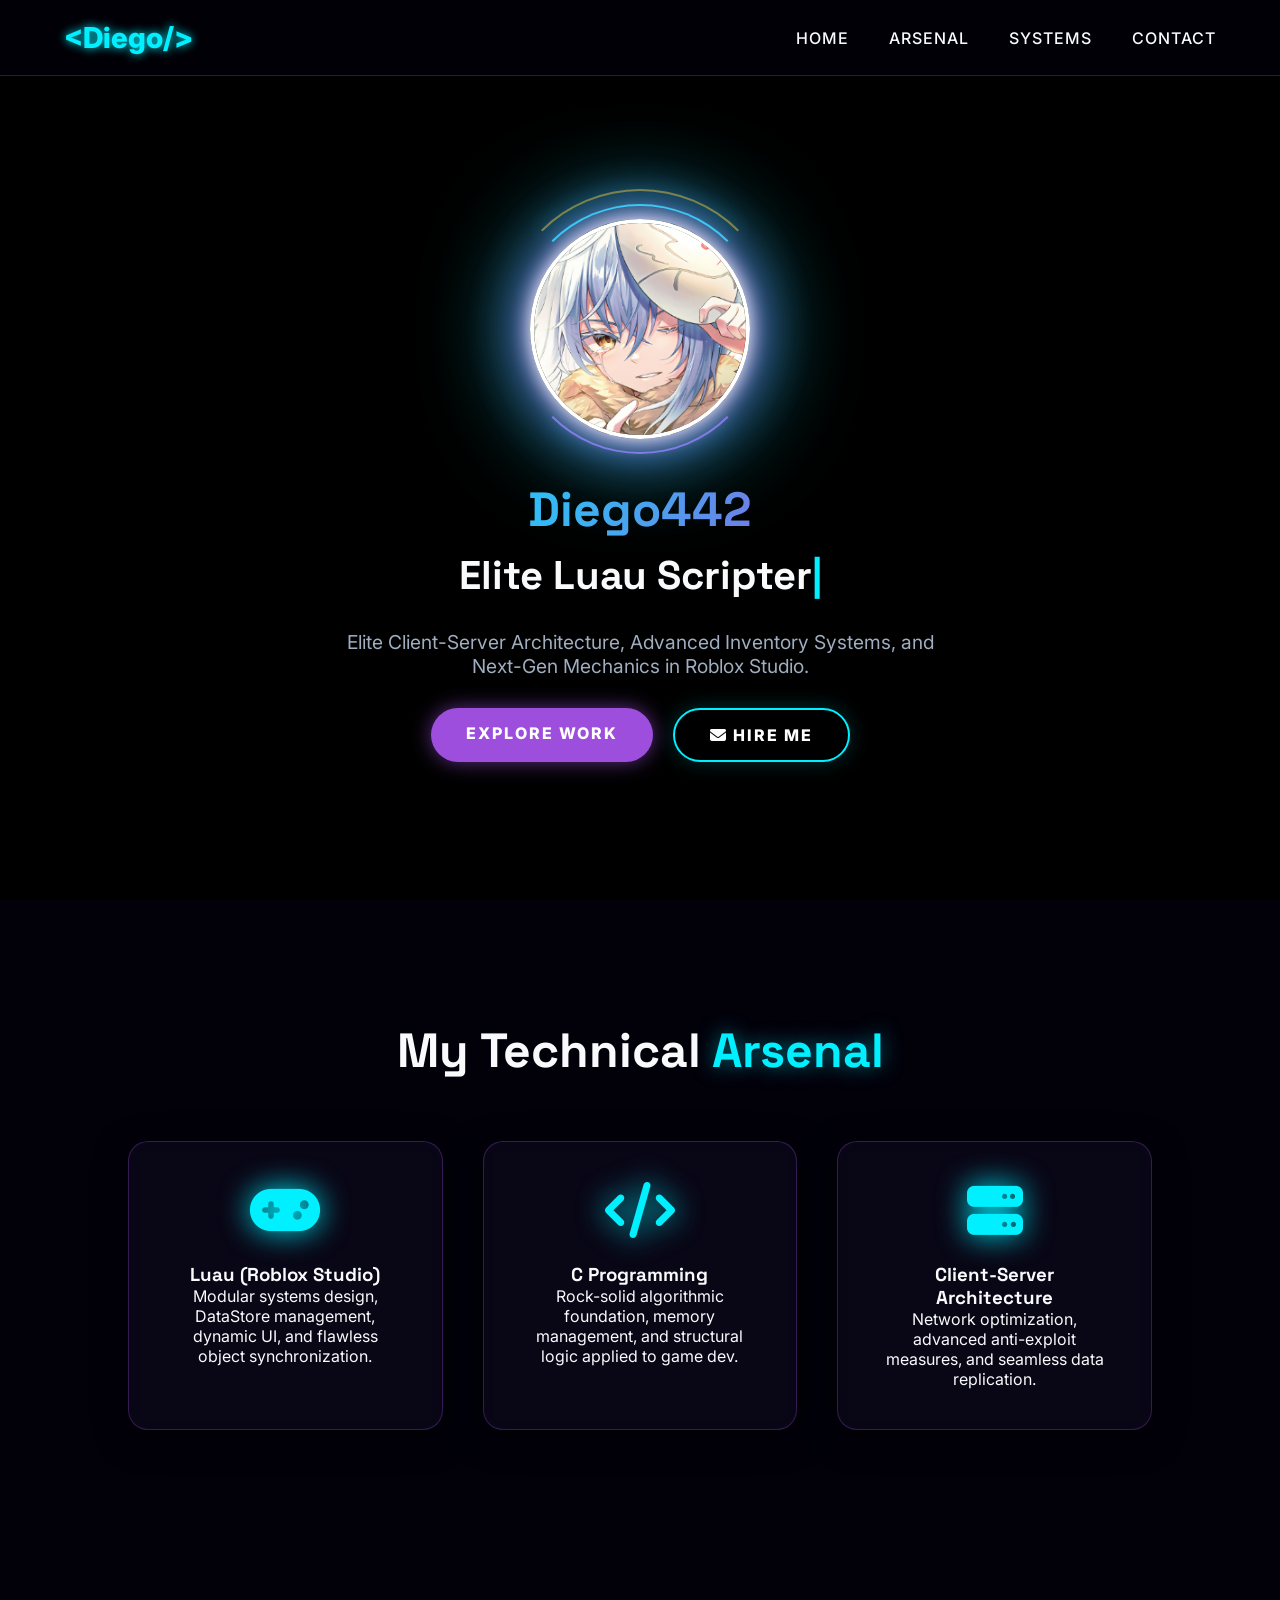
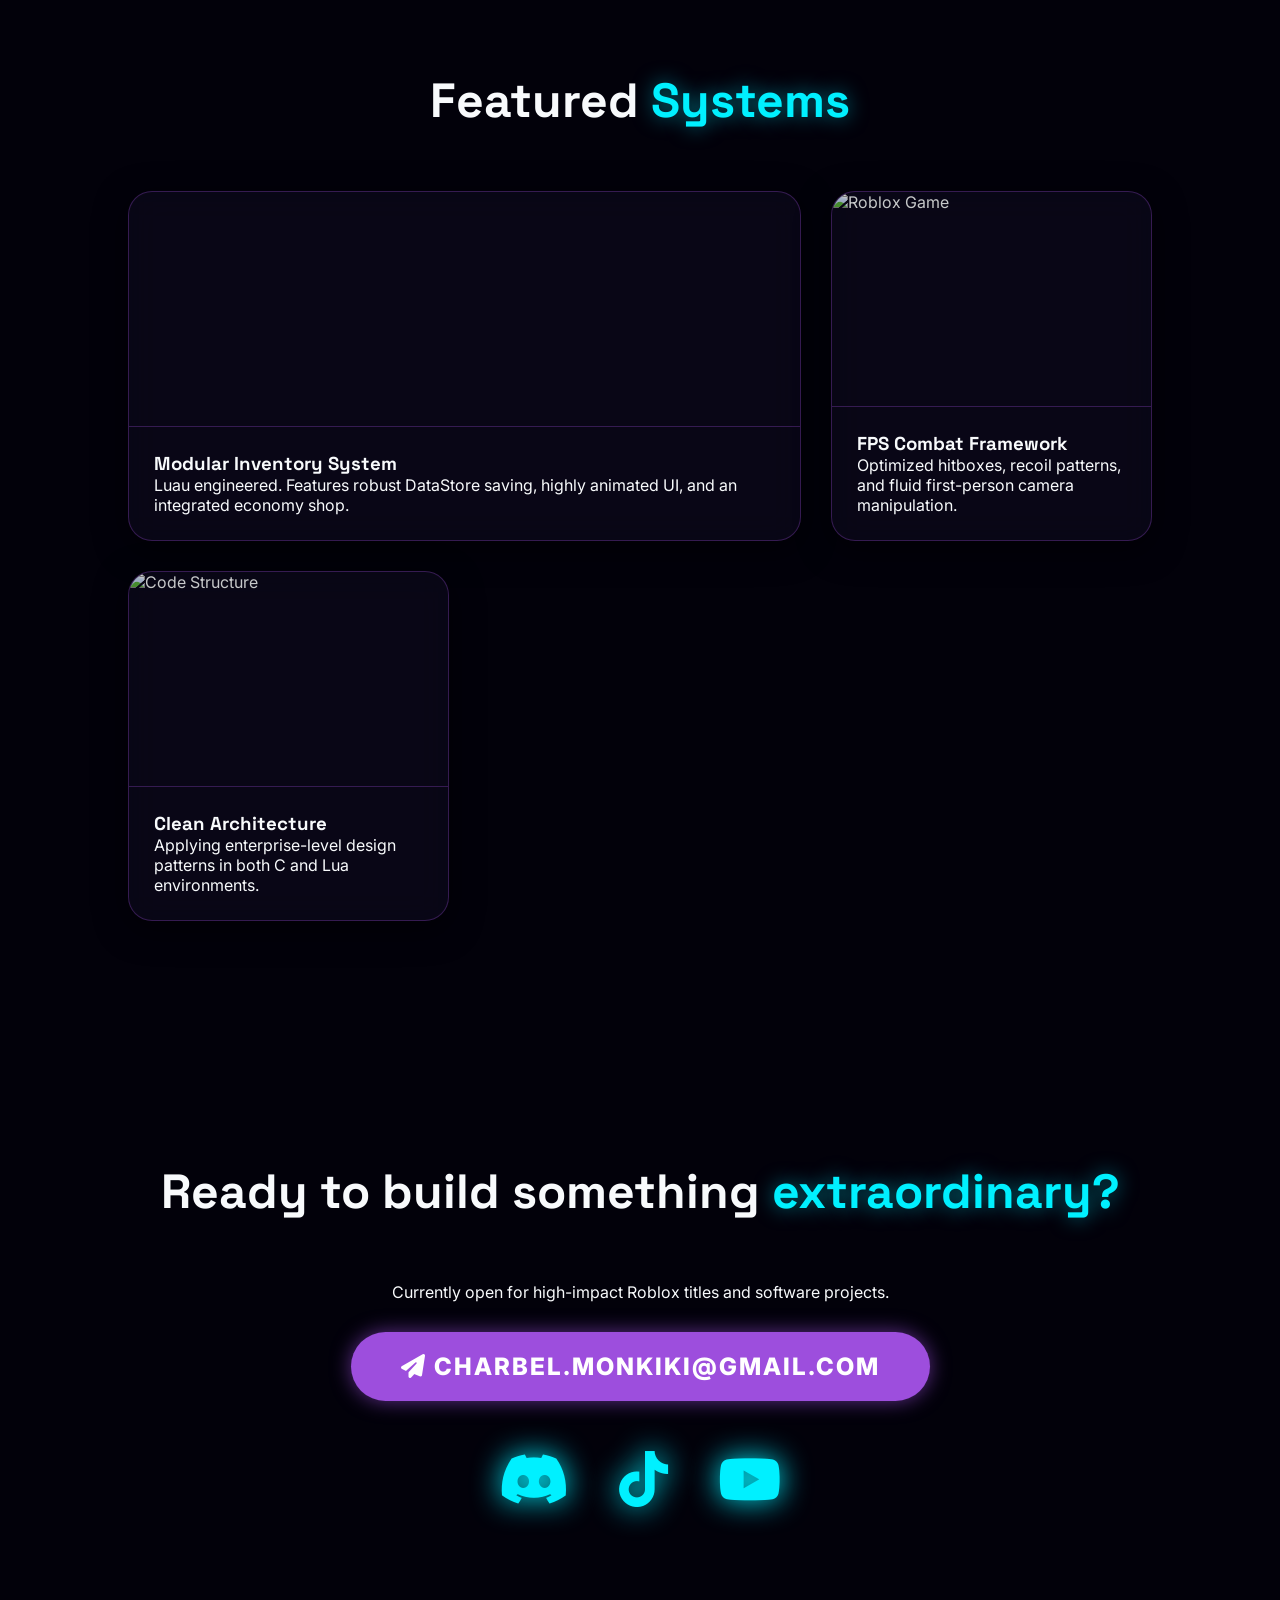
==== index.html @ f9e33036 "Add files via upload" ====
<!DOCTYPE html>
<html lang="en">
<head>
    <meta charset="UTF-8">
    <meta name="viewport" content="width=device-width, initial-scale=1.0">
    <title>Diego442 | Developer Portfolio</title>
    <link rel="stylesheet" href="style.css">
    <link href="https://cdnjs.cloudflare.com/ajax/libs/font-awesome/6.4.0/css/all.min.css" rel="stylesheet">
</head>
<body>
    <div class="stars"></div>
    <div class="twinkling"></div>
    <nav class="navbar">
        <div class="logo">&lt;Diego/&gt;</div>
        <div class="menu-toggle" id="mobile-menu">
            <i class="fa-solid fa-bars"></i>
        </div>

        <ul class="nav-links" id="nav-links">
            <li><a href="#home">Home</a></li>
            <li><a href="#about">Arsenal</a></li>
            <li><a href="#projects">Systems</a></li>
            <li><a href="#contact">Contact</a></li>
        </ul>
    </nav>
    <header id="home" class="hero">
        <div class="hero-content hidden">
            <div class="galaxy-profile">
                <div class="orbital-ring"></div>
                <div class="orbital-ring ring-2"></div>
                <img src="DI.png" alt="Diego Charbel" class="profile-img">
            </div>

            <h2 class="neon-text">Diego442</h2>
            <h1 class="typewriter-container">
                <span class="typewriter"></span><span class="cursor">|</span>
            </h1>
            <p class="hero-desc">Elite Client-Server Architecture, Advanced Inventory Systems, and Next-Gen Mechanics in Roblox Studio.</p>
            
            <div class="hero-buttons">
                <a href="#projects" class="btn-primary glow-btn">Explore Work</a>
                <a href="mailto:charbel.monkiki@gmail.com" class="btn-secondary glow-btn"><i class="fa-solid fa-envelope"></i> Hire Me</a>
            </div>
        </div>
    </header>
    <section id="about" class="about hidden">
        <h2>My Technical <span class="highlight">Arsenal</span></h2>
        <div class="skills-grid">
            <div class="skill-card glass">
                <i class="fa-solid fa-gamepad icon-glow"></i>
                <h3>Luau (Roblox Studio)</h3>
                <p>Modular systems design, DataStore management, dynamic UI, and flawless object synchronization.</p>
            </div>
            <div class="skill-card glass">
                <i class="fa-solid fa-code icon-glow"></i>
                <h3>C Programming</h3>
                <p>Rock-solid algorithmic foundation, memory management, and structural logic applied to game dev.</p>
            </div>
            <div class="skill-card glass">
                <i class="fa-solid fa-server icon-glow"></i>
                <h3>Client-Server Architecture</h3>
                <p>Network optimization, advanced anti-exploit measures, and seamless data replication.</p>
            </div>
        </div>
    </section>
    <section id="projects" class="projects">
        <h2 class="hidden">Featured <span class="highlight">Systems</span></h2>
        <div class="bento-grid hidden">
            <div class="bento-item glass span-2">
                <div class="media-container">
                    <video autoplay loop muted playsinline>
                        <source src="your_gameplay_video.mp4" type="video/mp4">
                    </video>
                </div>
                <div class="bento-content">
                    <h3>Modular Inventory System</h3>
                    <p>Luau engineered. Features robust DataStore saving, highly animated UI, and an integrated economy shop.</p>
                </div>
            </div>
            <div class="bento-item glass">
                <div class="media-container">
                    <img src="your_game_image.jpg" alt="Roblox Game">
                </div>
                <div class="bento-content">
                    <h3>FPS Combat Framework</h3>
                    <p>Optimized hitboxes, recoil patterns, and fluid first-person camera manipulation.</p>
                </div>
            </div>
            <div class="bento-item glass">
                <div class="media-container">
                    <img src="your_code_image.jpg" alt="Code Structure">
                </div>
                <div class="bento-content">
                    <h3>Clean Architecture</h3>
                    <p>Applying enterprise-level design patterns in both C and Lua environments.</p>
                </div>
            </div>
        </div>
    </section>
    <section id="contact" class="contact hidden">
        <h2>Ready to build something <span class="highlight">extraordinary?</span></h2>
        <p>Currently open for high-impact Roblox titles and software projects.</p>
        <a href="mailto:charbel.monkiki@gmail.com" class="btn-primary glow-btn massive-btn">
            <i class="fa-solid fa-paper-plane"></i> charbel.monkiki@gmail.com
        </a>
        <div class="social-links">
            <a href="https://discordapp.com/users/937778390855974912" target="_blank" rel="noopener noreferrer"><i class="fa-brands fa-discord icon-glow"></i></a>
            <a href="https://www.tiktok.com/@electylnehx?lang=es-419" target="_blank" rel="noopener noreferrer"><i class="fa-brands fa-tiktok icon-glow"></i></a>
            <a href="https://www.youtube.com/@KryoDev" target="_blank" rel="noopener noreferrer"><i class="fa-brands fa-youtube icon-glow"></i></a>
        </div>
    </section>

    <script src="script.js"></script>
</body>
</html>
---- style.css ----
@import url('https://fonts.googleapis.com/css2?family=Inter:wght@300;500;800&family=Space+Grotesk:wght@700&display=swap');

:root {
    --bg-dark: #02010a;
    --text-main: #f8fafc;
    --neon-cyan: #00f0ff;
    --neon-purple: #9d4edd;
    --neon-gold: #ffb703;
    --glass-bg: rgba(20, 15, 40, 0.4);
    --glass-border: rgba(157, 78, 221, 0.3);
}

* {
    margin: 0;
    padding: 0;
    box-sizing: border-box;
    scroll-behavior: smooth;
}

body {
    font-family: 'Inter', sans-serif;
    background-color: var(--bg-dark);
    color: var(--text-main);
    overflow-x: hidden;
}

.stars, .twinkling {
    position: fixed;
    top: 0; left: 0; right: 0; bottom: 0;
    width: 100%; height: 100%;
    display: block;
    z-index: -2;
}
.stars {
    background: #000 url('https://www.transparenttextures.com/patterns/stardust.png') repeat top center;
}
.twinkling {
    background: transparent url('https://www.transparenttextures.com/patterns/twinkle-twinkle.png') repeat top center;
    animation: move-twink-back 150s linear infinite;
    opacity: 0.3;
}
@keyframes move-twink-back {
    from {background-position: 0 0;}
    to {background-position: -10000px 5000px;}
}

h1, h2, h3 { font-family: 'Space Grotesk', sans-serif; }

.navbar {
    position: fixed;
    width: 100%;
    display: flex;
    justify-content: space-between;
    align-items: center;
    padding: 20px 5vw;
    background: rgba(2, 1, 10, 0.7);
    backdrop-filter: blur(20px);
    -webkit-backdrop-filter: blur(20px);
    z-index: 1000;
    border-bottom: 1px solid var(--glass-border);
}

.logo {
    font-size: 1.8rem;
    font-weight: 800;
    color: var(--neon-cyan);
    text-shadow: 0 0 10px var(--neon-cyan);
}

.nav-links { display: flex; gap: 40px; list-style: none; }
.nav-links a {
    color: var(--text-main);
    text-decoration: none;
    font-weight: 500;
    text-transform: uppercase;
    letter-spacing: 1px;
    transition: 0.3s;
}
.nav-links a:hover {
    color: var(--neon-purple);
    text-shadow: 0 0 15px var(--neon-purple);
}

.menu-toggle {
    display: none;
    font-size: 2rem;
    color: var(--neon-cyan);
    cursor: pointer;
    z-index: 1001;
}

.hero {
    min-height: 100vh;
    display: flex;
    align-items: center;
    justify-content: center;
    text-align: center;
    padding-top: 80px;
}

.galaxy-profile {
    position: relative;
    width: 220px;
    height: 220px;
    margin: 0 auto 40px auto;
    animation: float 6s ease-in-out infinite;
}

.profile-img {
    width: 100%;
    height: 100%;
    border-radius: 50%;
    object-fit: cover;
    position: relative;
    z-index: 10;
    border: 4px solid #fff;
    box-shadow: 
        0 0 20px #fff,
        0 0 60px var(--neon-purple),
        0 0 100px var(--neon-cyan),
        inset 0 0 20px rgba(255,255,255,0.5);
}

.orbital-ring {
    position: absolute;
    top: -15px; left: -15px; right: -15px; bottom: -15px;
    border-radius: 50%;
    border: 2px solid transparent;
    border-top-color: var(--neon-cyan);
    border-bottom-color: var(--neon-purple);
    animation: spin 8s linear infinite;
    z-index: 5;
    filter: drop-shadow(0 0 10px var(--neon-cyan));
}

.ring-2 {
    top: -30px; left: -30px; right: -30px; bottom: -30px;
    border-top-color: var(--neon-gold);
    border-bottom-color: transparent;
    animation: spin-reverse 12s linear infinite;
    opacity: 0.6;
}

@keyframes float {
    0%, 100% { transform: translateY(0) scale(1); }
    50% { transform: translateY(-20px) scale(1.02); }
}
@keyframes spin { 100% { transform: rotate(360deg); } }
@keyframes spin-reverse { 100% { transform: rotate(-360deg); } }
.neon-text {
    font-size: 3rem;
    background: linear-gradient(to right, var(--neon-cyan), var(--neon-purple));
    -webkit-background-clip: text;
    color: transparent;
    margin-bottom: 10px;
}

.typewriter-container {
    font-size: 2.5rem;
    font-weight: 700;
    color: var(--text-main);
    min-height: 60px;
    margin-bottom: 20px;
}
.cursor { color: var(--neon-cyan); animation: blink 1s infinite; }

.hero-desc {
    max-width: 600px;
    margin: 0 auto 30px auto;
    font-size: 1.2rem;
    color: #a0aec0;
}

.hero-buttons { display: flex; gap: 20px; justify-content: center; }

.btn-primary, .btn-secondary {
    display: inline-block;
    padding: 15px 35px;
    border-radius: 50px;
    text-decoration: none;
    font-weight: 800;
    text-transform: uppercase;
    letter-spacing: 2px;
    transition: 0.4s;
    text-align: center;
}

.btn-primary {
    background: var(--neon-purple);
    color: white;
    box-shadow: 0 0 20px rgba(157, 78, 221, 0.6);
}
.btn-secondary {
    background: transparent;
    color: white;
    border: 2px solid var(--neon-cyan);
    box-shadow: 0 0 20px rgba(0, 240, 255, 0.2);
}

.btn-primary:hover { box-shadow: 0 0 40px var(--neon-cyan), 0 0 80px var(--neon-purple); transform: translateY(-3px); }
.btn-secondary:hover { background: var(--neon-cyan); color: #000; box-shadow: 0 0 40px var(--neon-cyan); transform: translateY(-3px); }
section { padding: 120px 10vw; }
h2 { font-size: 3rem; text-align: center; margin-bottom: 60px; }
.highlight { color: var(--neon-cyan); text-shadow: 0 0 20px rgba(0, 240, 255, 0.5); }

.glass {
    background: var(--glass-bg);
    backdrop-filter: blur(16px);
    -webkit-backdrop-filter: blur(16px);
    border: 1px solid var(--glass-border);
    box-shadow: 0 8px 32px 0 rgba(0, 0, 0, 0.5);
}
.skills-grid { 
    display: grid; 
    grid-template-columns: repeat(auto-fit, minmax(min(100%, 280px), 1fr)); 
    gap: 40px; 
}
.skill-card { padding: 40px; border-radius: 20px; text-align: center; transition: 0.4s; }
.skill-card:hover { transform: translateY(-15px); border-color: var(--neon-cyan); box-shadow: 0 0 30px rgba(0, 240, 255, 0.2); }
.icon-glow { font-size: 3.5rem; color: var(--neon-cyan); margin-bottom: 25px; filter: drop-shadow(0 0 15px var(--neon-cyan)); }

.bento-grid { 
    display: grid; 
    grid-template-columns: repeat(auto-fit, minmax(min(100%, 320px), 1fr)); 
    grid-auto-rows: minmax(350px, auto); 
    gap: 30px; 
}
.bento-item { border-radius: 24px; overflow: hidden; position: relative; transition: 0.5s; display: flex; flex-direction: column;}
.span-2 { grid-column: span 2; }
.bento-item:hover { transform: scale(1.03); border-color: var(--neon-purple); box-shadow: 0 0 40px rgba(157, 78, 221, 0.3); z-index: 10;}
.media-container { width: 100%; height: 200px; flex-grow: 1; overflow: hidden; }
.media-container img, .media-container video { width: 100%; height: 100%; object-fit: cover; filter: brightness(0.8); transition: 0.5s; }
.bento-item:hover .media-container img, .bento-item:hover .media-container video { transform: scale(1.1); filter: brightness(1.1); }
.bento-content { padding: 25px; display: flex; flex-direction: column; justify-content: center; border-top: 1px solid var(--glass-border);}
.contact { text-align: center; }
.massive-btn { display: inline-block; margin-top: 30px; font-size: 1.5rem; padding: 20px 50px; }
.social-links { margin-top: 50px; font-size: 2.5rem; }
.social-links a { color: var(--text-main); margin: 0 20px; transition: 0.3s; }
.social-links a:hover { color: var(--neon-gold); filter: drop-shadow(0 0 20px var(--neon-gold)); }
.social-links a:nth-child(1):hover { color: #5865F2; filter: drop-shadow(0 0 20px #5865F2); }
.social-links a:nth-child(2):hover { color: #ff0050; filter: drop-shadow(0 0 20px #00f2fe); }
.social-links a:nth-child(3):hover { color: #FF0000; filter: drop-shadow(0 0 20px #FF0000); }
.hidden { opacity: 0; transform: translateY(50px); transition: 1s cubic-bezier(0.2, 0.8, 0.2, 1); }
.show { opacity: 1; transform: translateY(0); }
@media (max-width: 991px) {
    section { padding: 80px 5vw; }
    h2 { font-size: 2.5rem; margin-bottom: 40px; }
    .hero-buttons { flex-direction: column; width: 100%; max-width: 300px; margin: 0 auto; }
    .btn-primary, .btn-secondary { width: 100%; }
    .span-2 { grid-column: span 1; }
}

@media (max-width: 768px) {
    .galaxy-profile { width: 160px; height: 160px; margin-bottom: 20px; }
    .neon-text { font-size: 2rem; }
    .typewriter-container { font-size: 1.5rem; min-height: 40px; }
    .hero-desc { font-size: 1rem; padding: 0 15px; }
    .massive-btn { font-size: 1.2rem; padding: 15px 30px; width: 100%; }
    .menu-toggle { display: block; }
    .nav-links {
        position: fixed;
        top: 0;
        right: -100%;
        height: 100vh;
        width: 70%;
        max-width: 300px;
        background: rgba(2, 1, 10, 0.95);
        backdrop-filter: blur(25px);
        -webkit-backdrop-filter: blur(25px);
        flex-direction: column;
        align-items: center;
        justify-content: center;
        gap: 50px;
        transition: right 0.4s cubic-bezier(0.175, 0.885, 0.32, 1.275);
        border-left: 1px solid var(--glass-border);
        box-shadow: -10px 0 30px rgba(0,0,0,0.8);
    }
    .nav-links.active { right: 0; }
}
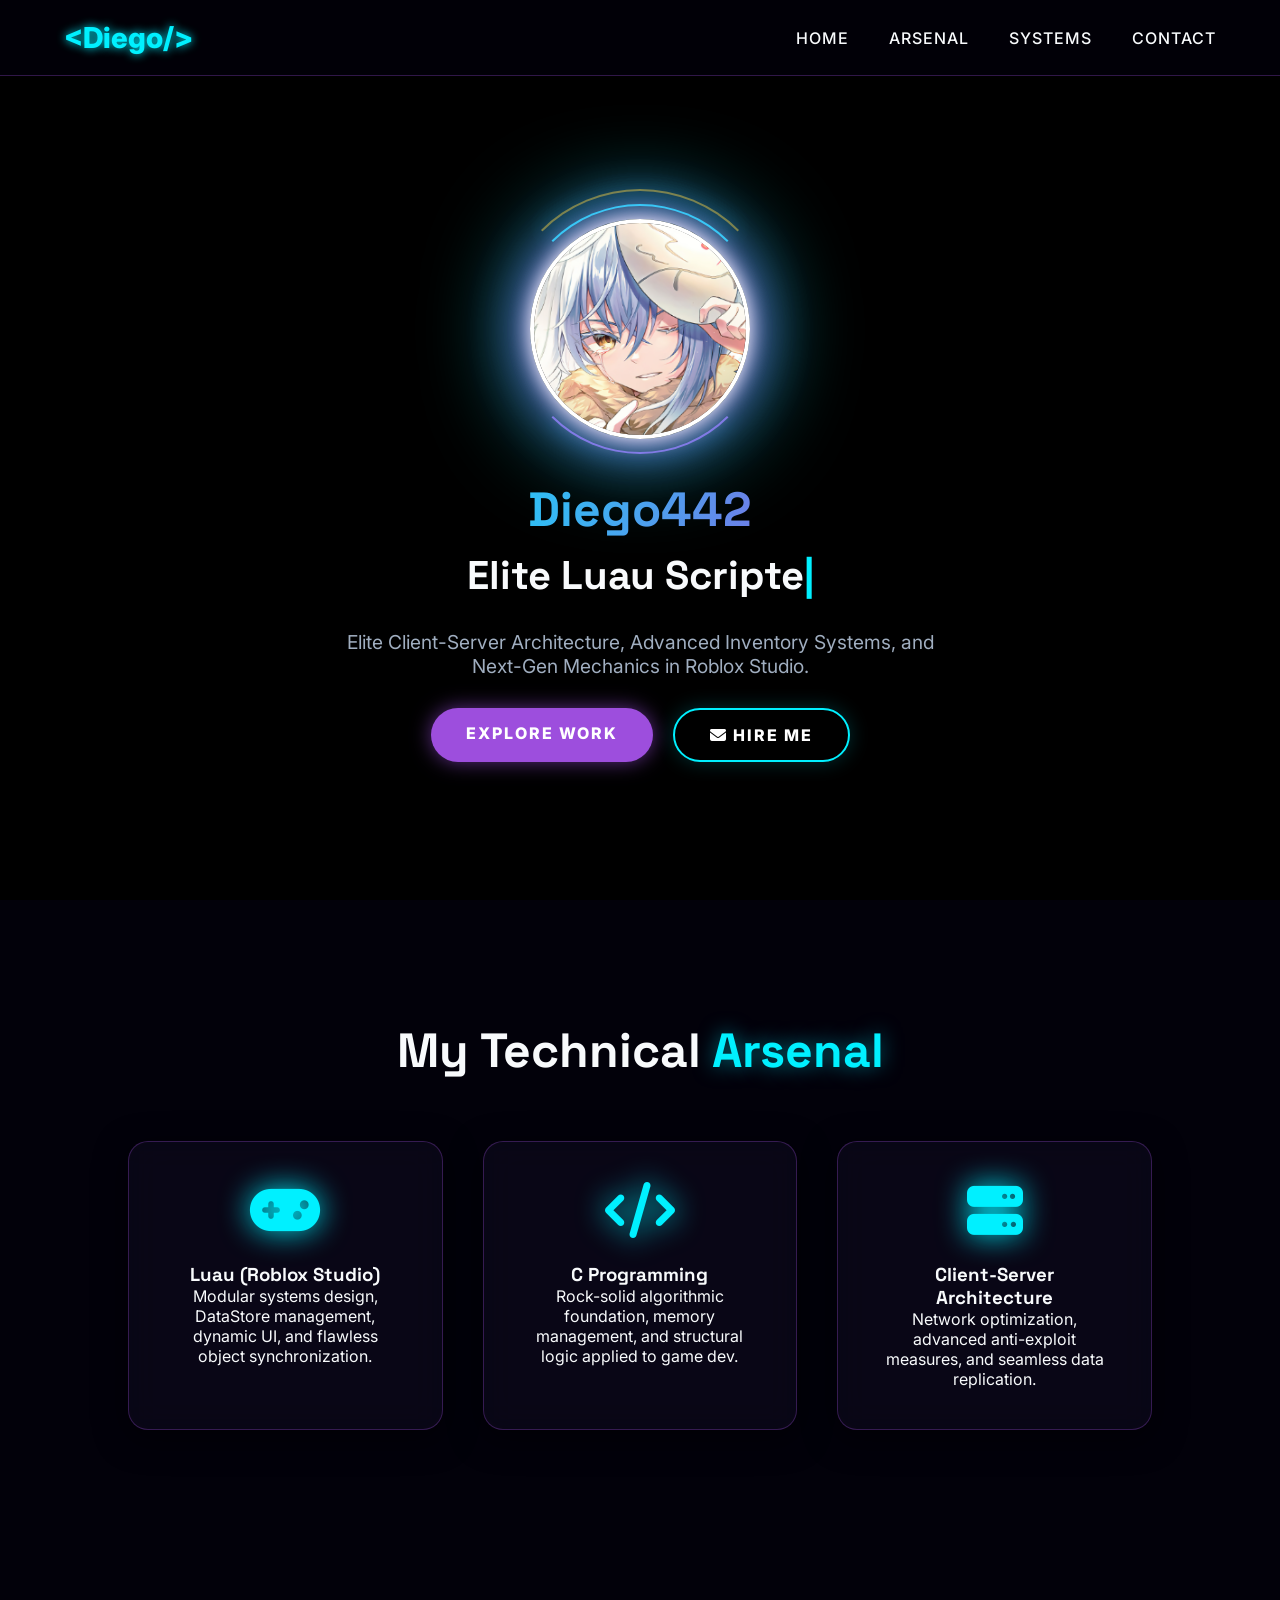
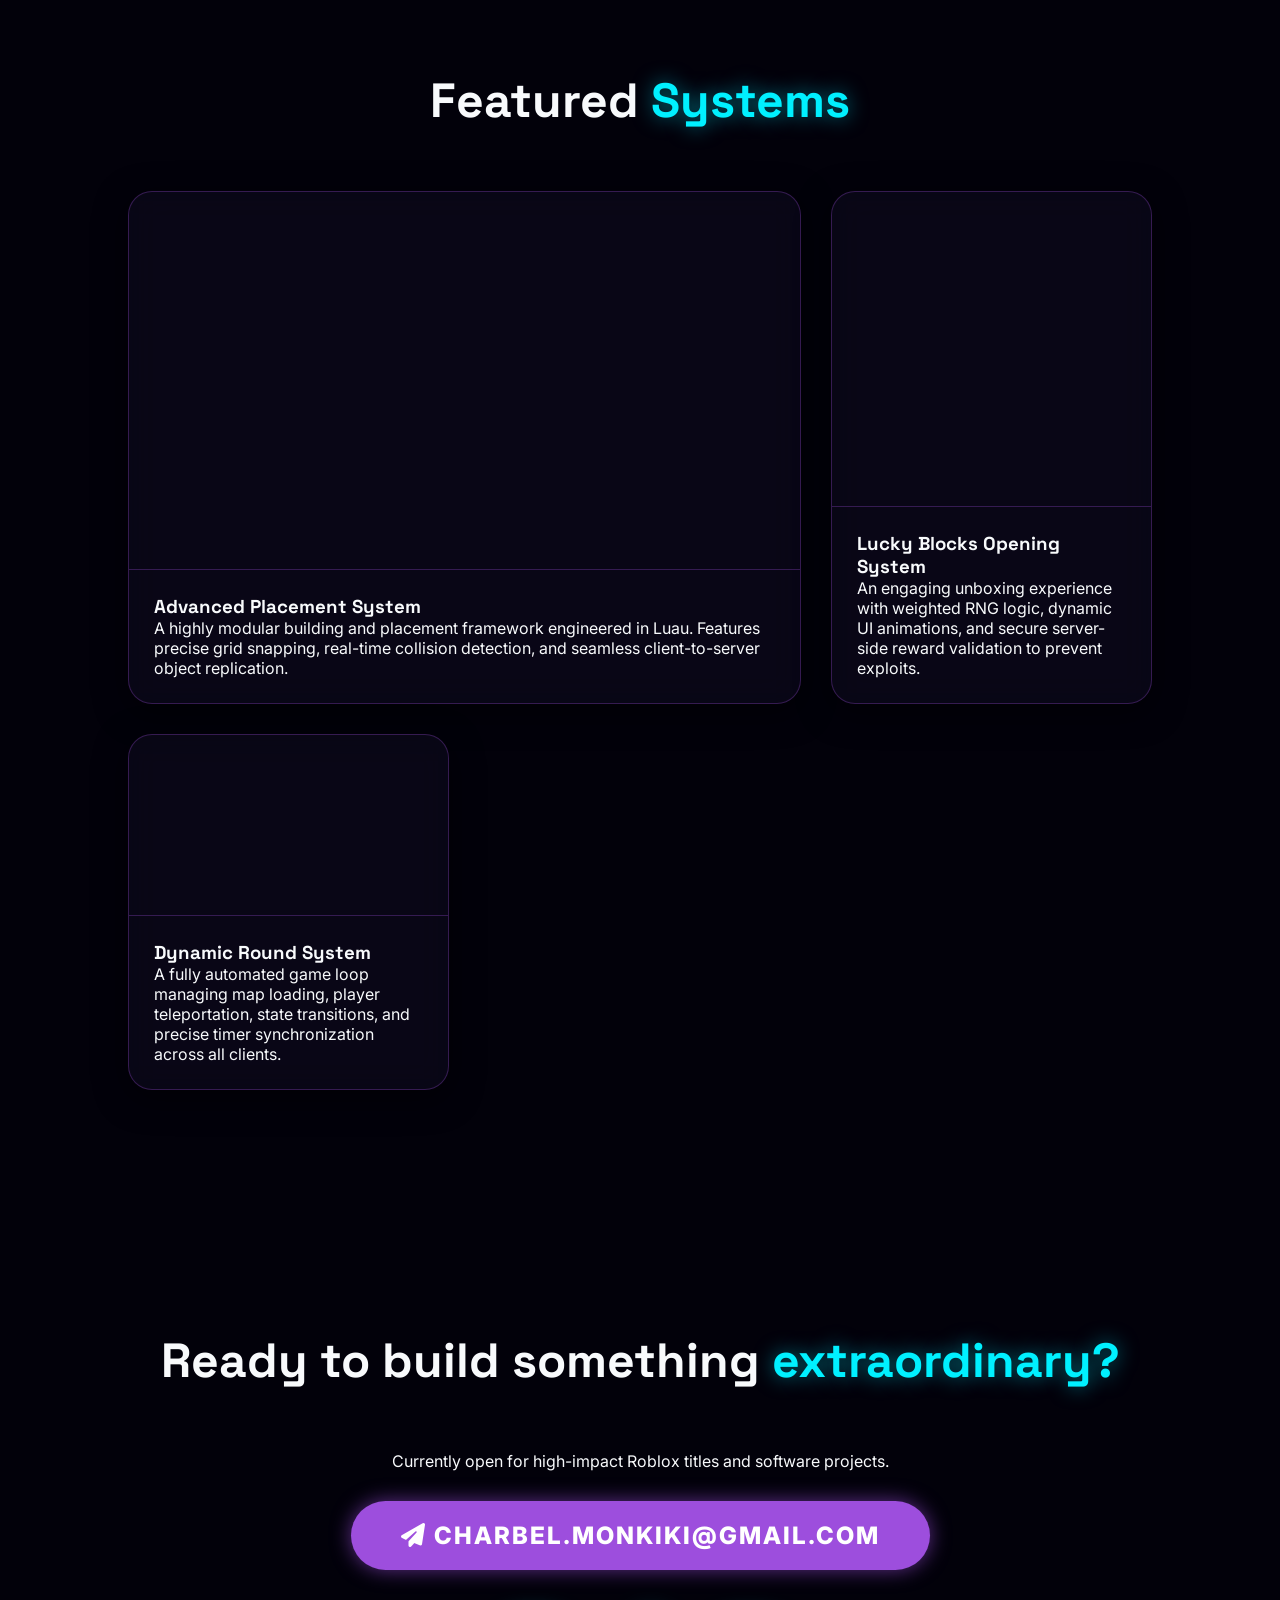
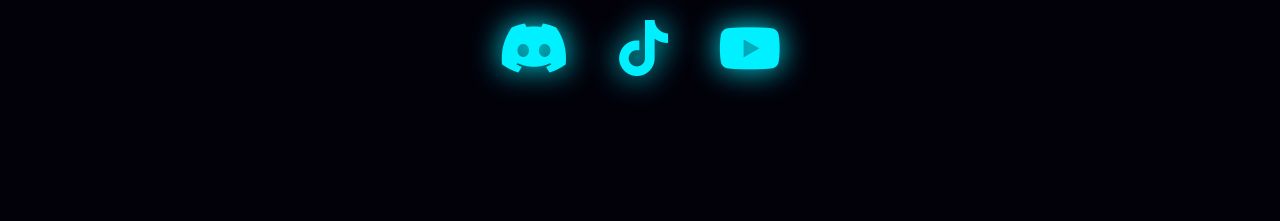
==== commit 75dc54ab: "Update index.html" ====
--- a/index.html
+++ b/index.html
@@ -63,38 +63,57 @@
             </div>
         </div>
     </section>
-    <section id="projects" class="projects">
+       <section id="projects" class="projects">
         <h2 class="hidden">Featured <span class="highlight">Systems</span></h2>
         <div class="bento-grid hidden">
+            
+            <!-- System 1: Placement System -->
             <div class="bento-item glass span-2">
-                <div class="media-container">
-                    <video autoplay loop muted playsinline>
-                        <source src="your_gameplay_video.mp4" type="video/mp4">
-                    </video>
+                <div class="media-container" style="position: relative; padding-bottom: 56.25%; height: 0; overflow: hidden;">
+                    <iframe style="position: absolute; top: 0; left: 0; width: 100%; height: 100%; border-radius: 8px;" 
+                            src="https://youtu.be/RVomsbqUHm8" 
+                            title="Placement System" 
+                            frameborder="0" 
+                            allow="accelerometer; autoplay; clipboard-write; encrypted-media; gyroscope; picture-in-picture" 
+                            allowfullscreen>
+                    </iframe>
                 </div>
                 <div class="bento-content">
-                    <h3>Modular Inventory System</h3>
-                    <p>Luau engineered. Features robust DataStore saving, highly animated UI, and an integrated economy shop.</p>
+                    <h3>Advanced Placement System</h3>
+                    <p>A highly modular building and placement framework engineered in Luau. Features precise grid snapping, real-time collision detection, and seamless client-to-server object replication.</p>
                 </div>
             </div>
             <div class="bento-item glass">
-                <div class="media-container">
-                    <img src="your_game_image.jpg" alt="Roblox Game">
+                <div class="media-container" style="position: relative; padding-bottom: 56.25%; height: 0; overflow: hidden;">
+                    <iframe style="position: absolute; top: 0; left: 0; width: 100%; height: 100%; border-radius: 8px;" 
+                            src="https://youtu.be/2kFajO1mZCI" 
+                            title="Lucky Blocks System" 
+                            frameborder="0" 
+                            allow="accelerometer; autoplay; clipboard-write; encrypted-media; gyroscope; picture-in-picture" 
+                            allowfullscreen>
+                    </iframe>
                 </div>
                 <div class="bento-content">
-                    <h3>FPS Combat Framework</h3>
-                    <p>Optimized hitboxes, recoil patterns, and fluid first-person camera manipulation.</p>
+                    <h3>Lucky Blocks Opening System</h3>
+                    <p>An engaging unboxing experience with weighted RNG logic, dynamic UI animations, and secure server-side reward validation to prevent exploits.</p>
                 </div>
             </div>
             <div class="bento-item glass">
-                <div class="media-container">
-                    <img src="your_code_image.jpg" alt="Code Structure">
+                <div class="media-container" style="position: relative; padding-bottom: 56.25%; height: 0; overflow: hidden;">
+                    <iframe style="position: absolute; top: 0; left: 0; width: 100%; height: 100%; border-radius: 8px;" 
+                            src="https://youtu.be/dBsTO_snkik" 
+                            title="Round System" 
+                            frameborder="0" 
+                            allow="accelerometer; autoplay; clipboard-write; encrypted-media; gyroscope; picture-in-picture" 
+                            allowfullscreen>
+                    </iframe>
                 </div>
                 <div class="bento-content">
-                    <h3>Clean Architecture</h3>
-                    <p>Applying enterprise-level design patterns in both C and Lua environments.</p>
+                    <h3>Dynamic Round System</h3>
+                    <p>A fully automated game loop managing map loading, player teleportation, state transitions, and precise timer synchronization across all clients.</p>
                 </div>
             </div>
+
         </div>
     </section>
     <section id="contact" class="contact hidden">
@@ -112,4 +131,5 @@
 
     <script src="script.js"></script>
 </body>
-</html>+
+</html>
